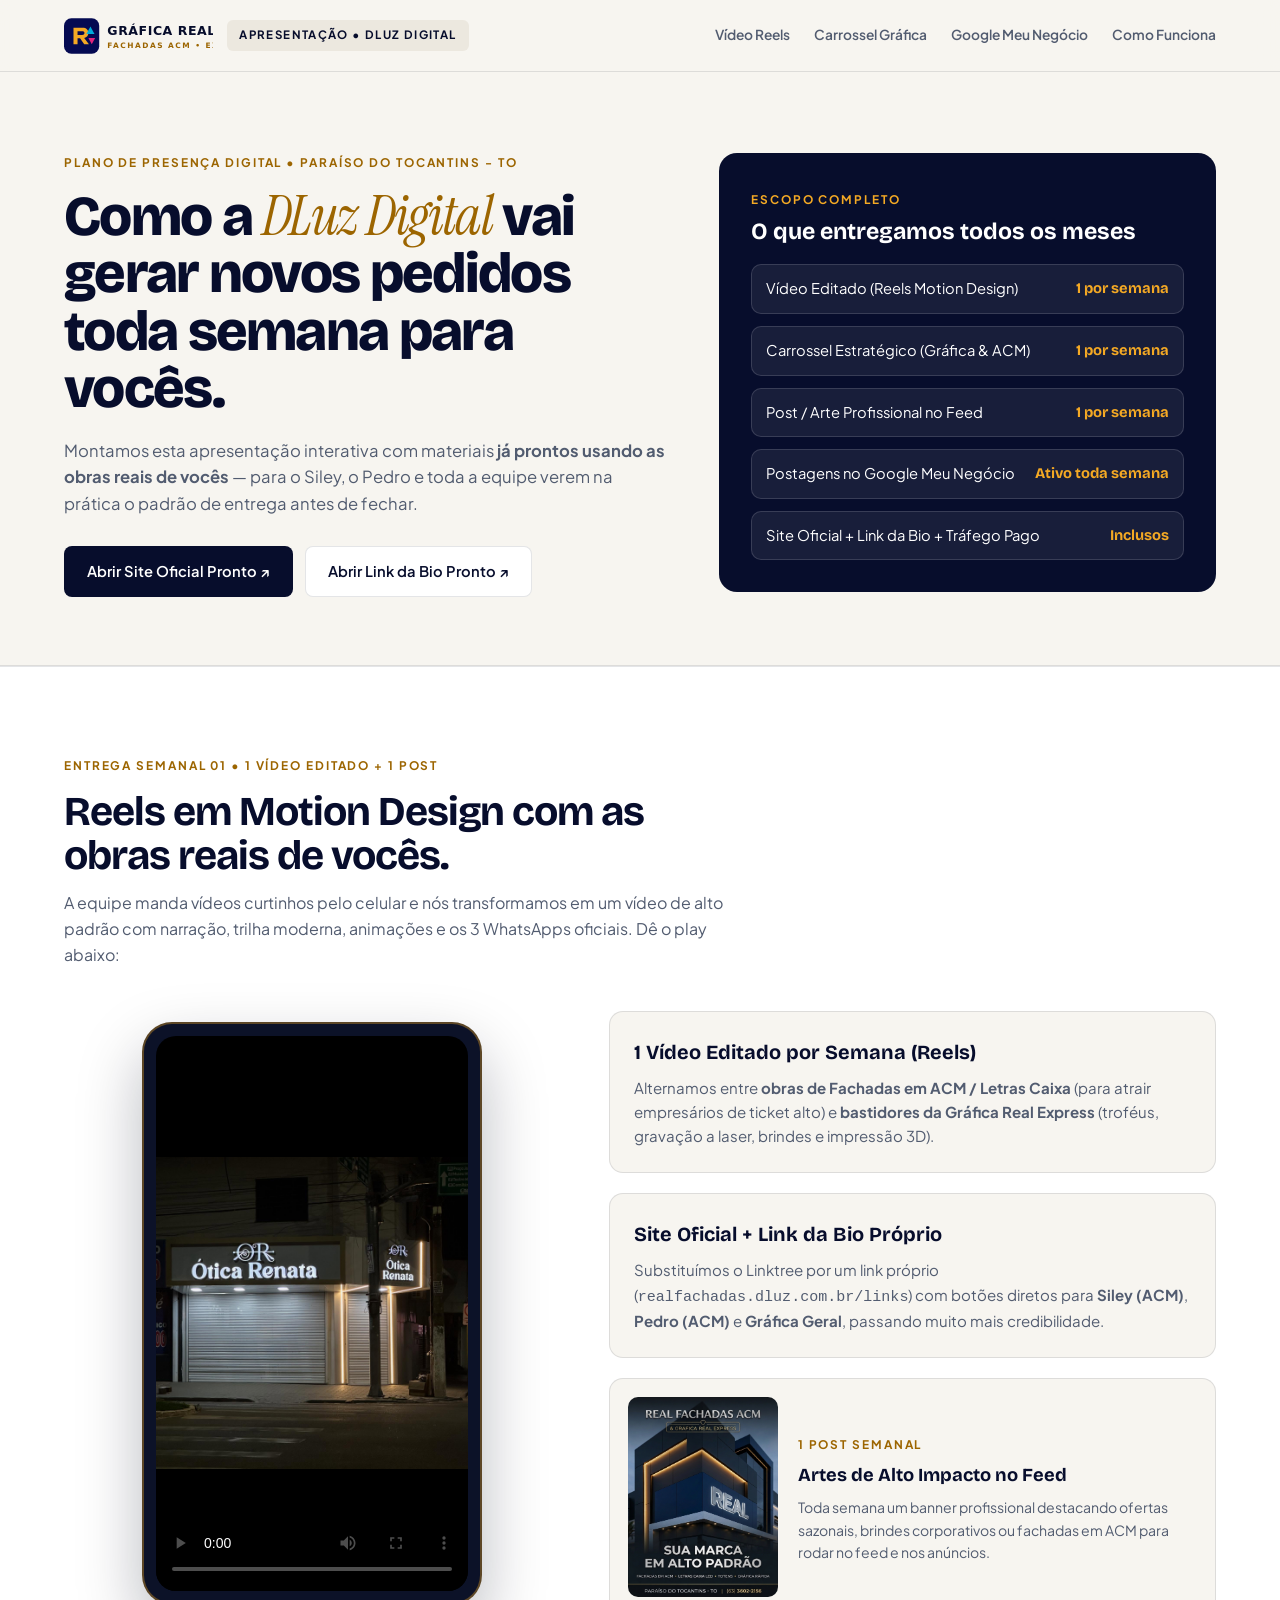
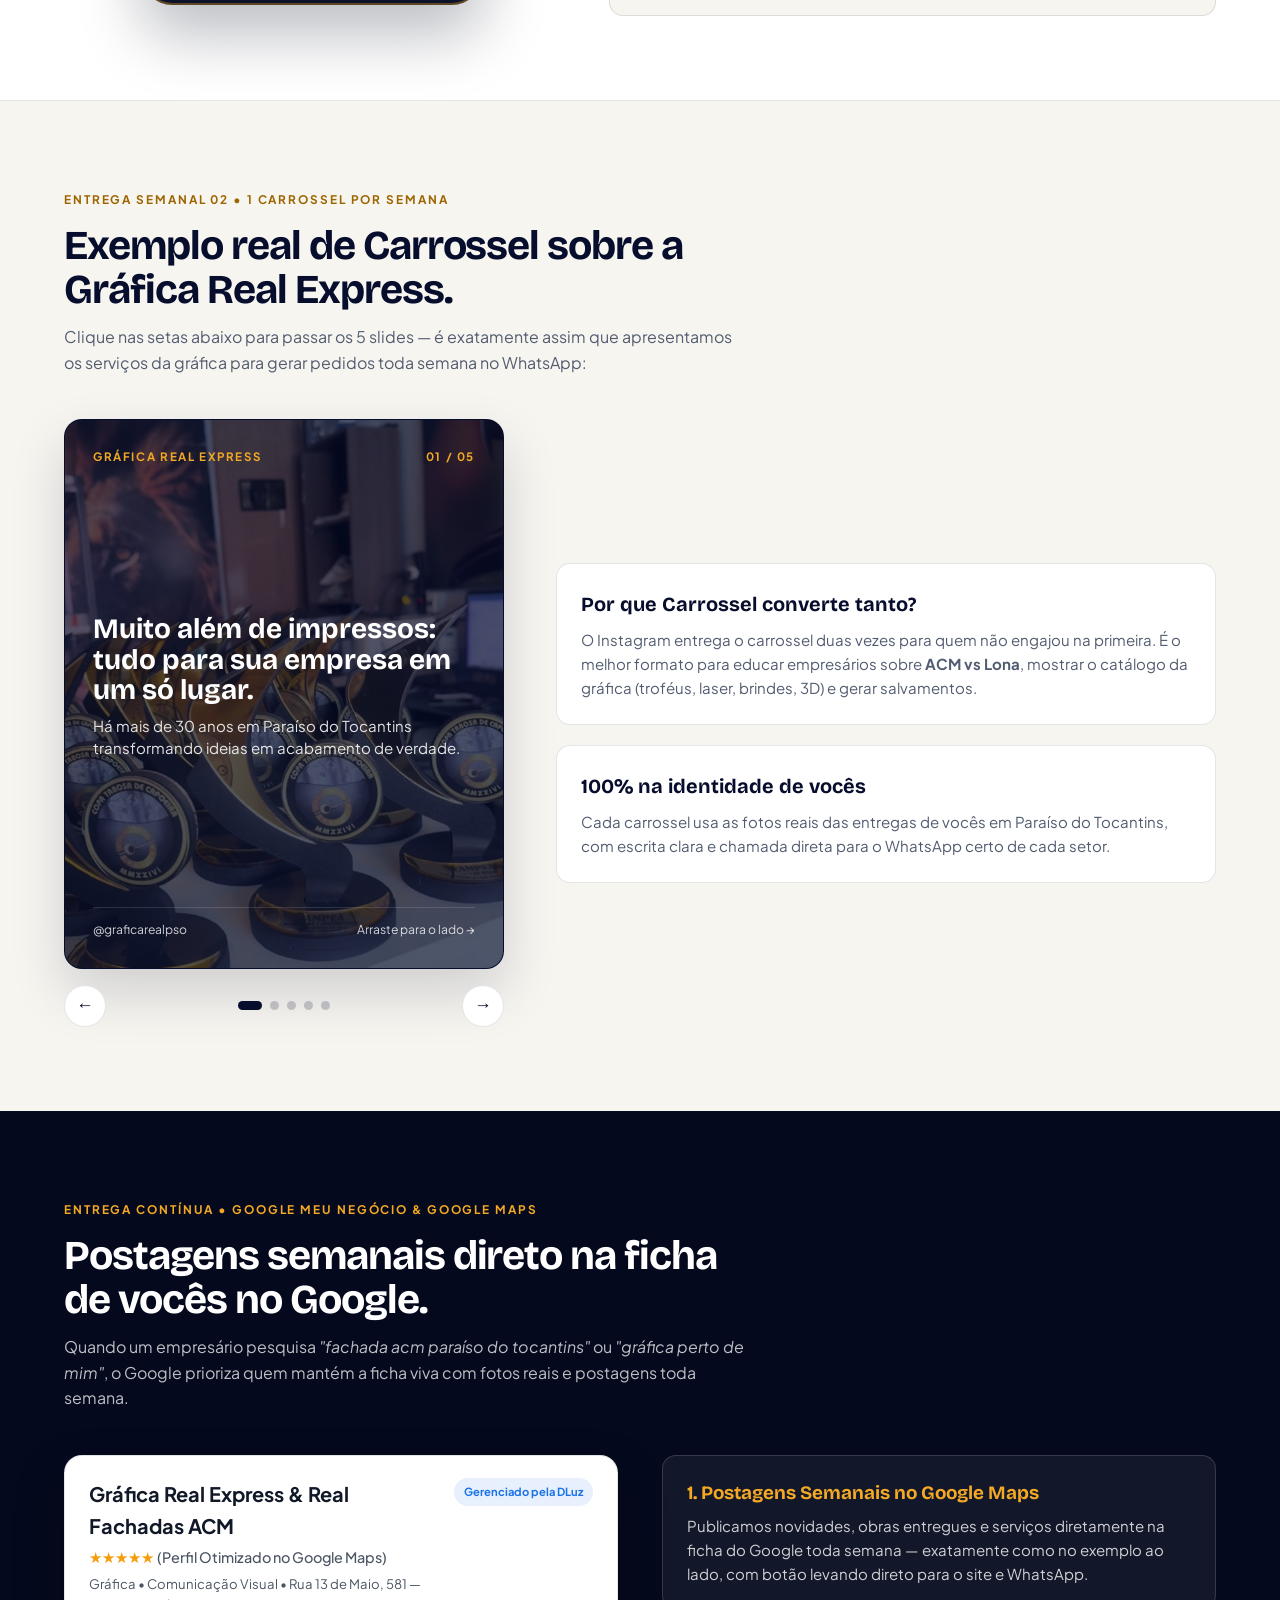
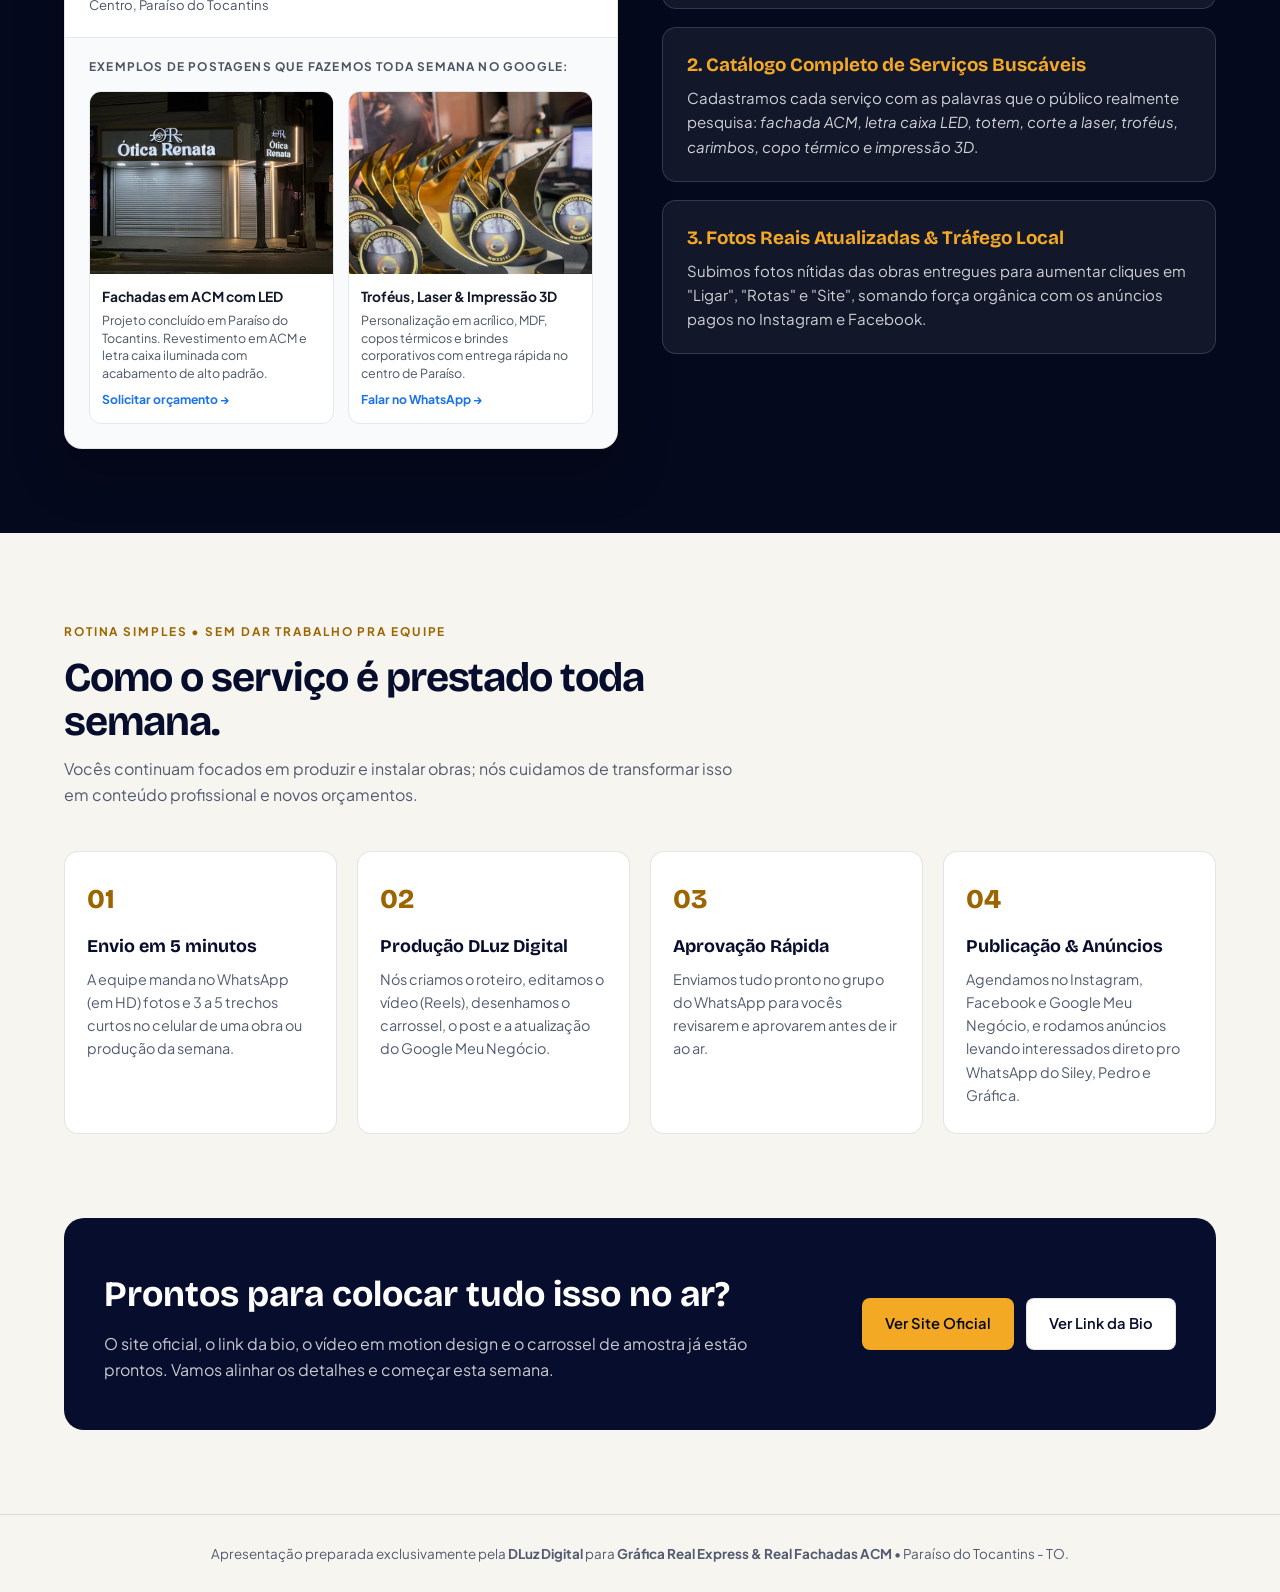
==== apresentacao/index.html @ fda90621 "feat: pagina de apresentacao de servicos (/apresentacao/) com Reels, Carrossel Grafica e Google Meu " ====
<!DOCTYPE html>
<html lang="pt-BR">
<head>
  <meta charset="UTF-8">
  <meta name="viewport" content="width=device-width, initial-scale=1.0">
  <title>Apresentação de Serviços — DLuz Digital para Gráfica Real Express &amp; Real Fachadas ACM</title>
  <meta name="robots" content="noindex, nofollow">
  <link rel="preconnect" href="https://fonts.googleapis.com">
  <link rel="preconnect" href="https://fonts.gstatic.com" crossorigin>
  <link href="https://fonts.googleapis.com/css2?family=Bricolage+Grotesque:wght@600;700;800&family=Instrument+Serif:ital@0;1&family=Plus+Jakarta+Sans:wght@400;500;600;700&display=swap" rel="stylesheet">
  <style>
    :root {
      --paper: #f7f5f0;
      --white: #ffffff;
      --navy: #070d2c;
      --navy-deep: #05091d;
      --ink: #0c1228;
      --muted: #525c70;
      --gold: #f4a924;
      --gold-ink: #9c6500;
      --line: rgba(12, 18, 40, 0.11);
      --line-dark: rgba(255, 255, 255, 0.14);
      --green-g: #16a34a;
      --blue-g: #1a73e8;
      --font-display: 'Bricolage Grotesque', system-ui, sans-serif;
      --font-serif: 'Instrument Serif', Georgia, serif;
      --font-body: 'Plus Jakarta Sans', system-ui, sans-serif;
    }

    *, *::before, *::after { box-sizing: border-box; margin: 0; padding: 0; }
    html { scroll-behavior: smooth; background: var(--paper); color: var(--ink); font-family: var(--font-body); -webkit-font-smoothing: antialiased; }
    body { overflow-x: clip; line-height: 1.6; }
    img { max-width: 100%; display: block; }
    a { color: inherit; text-decoration: none; }

    .wrap { width: min(1240px, 90%); margin-inline: auto; }

    /* Topbar */
    .topbar {
      position: sticky;
      top: 0;
      z-index: 80;
      background: rgba(247, 245, 240, 0.94);
      backdrop-filter: blur(14px);
      border-bottom: 1px solid var(--line);
      height: 72px;
      display: flex;
      align-items: center;
    }
    .topbar-inner {
      display: flex;
      align-items: center;
      justify-content: space-between;
      gap: 20px;
    }
    .brand-bar {
      display: flex;
      align-items: center;
      gap: 14px;
    }
    .brand-bar img { height: 38px; width: auto; }
    .agency-pill {
      font-size: 0.72rem;
      font-weight: 700;
      letter-spacing: 0.12em;
      text-transform: uppercase;
      color: var(--navy);
      background: #ece8df;
      padding: 6px 12px;
      border-radius: 6px;
    }
    .nav {
      display: flex;
      gap: 24px;
      font-size: 0.86rem;
      font-weight: 600;
      color: var(--muted);
    }
    .nav a:hover { color: var(--navy); }

    .eyebrow {
      display: inline-block;
      font-size: 0.74rem;
      font-weight: 700;
      letter-spacing: 0.16em;
      text-transform: uppercase;
      color: var(--gold-ink);
      margin-bottom: 14px;
    }

    .btn {
      display: inline-flex;
      align-items: center;
      justify-content: center;
      gap: 8px;
      padding: 13px 22px;
      border-radius: 8px;
      font-weight: 600;
      font-size: 0.92rem;
      cursor: pointer;
      border: 1px solid transparent;
      transition: transform 0.2s ease, background 0.2s ease, border-color 0.2s ease;
    }
    .btn-navy { background: var(--navy); color: var(--white); }
    .btn-navy:hover { background: #101b52; transform: translateY(-2px); }
    .btn-outline { background: var(--white); border-color: var(--line); color: var(--navy); }
    .btn-outline:hover { border-color: var(--navy); transform: translateY(-2px); }
    .btn-gold { background: var(--gold); color: var(--navy-deep); }
    .btn-gold:hover { background: #ffbc42; transform: translateY(-2px); }

    /* Hero Apresentação */
    .hero {
      padding: 76px 0 68px;
      border-bottom: 1px solid var(--line);
    }
    .hero-grid {
      display: grid;
      grid-template-columns: 1.1fr 0.9fr;
      gap: 48px;
      align-items: center;
    }
    .hero h1 {
      font-family: var(--font-display);
      font-size: clamp(2.3rem, 4.4vw, 3.9rem);
      font-weight: 800;
      line-height: 1.02;
      letter-spacing: -0.03em;
      color: var(--navy);
      margin-bottom: 20px;
    }
    .hero h1 em {
      font-family: var(--font-serif);
      font-style: italic;
      font-weight: 400;
      color: var(--gold-ink);
    }
    .hero p {
      font-size: 1.04rem;
      color: var(--muted);
      max-width: 54ch;
      margin-bottom: 28px;
    }
    .hero-actions { display: flex; flex-wrap: wrap; gap: 12px; }

    .cadence-card {
      background: var(--navy);
      color: var(--white);
      border-radius: 18px;
      padding: 32px;
      display: grid;
      gap: 20px;
    }
    .cadence-card h2 {
      font-family: var(--font-display);
      font-size: 1.45rem;
      line-height: 1.15;
    }
    .cadence-list {
      list-style: none;
      display: grid;
      gap: 12px;
    }
    .cadence-list li {
      display: flex;
      align-items: center;
      justify-content: space-between;
      padding: 12px 14px;
      border-radius: 10px;
      background: rgba(255, 255, 255, 0.07);
      border: 1px solid var(--line-dark);
      font-size: 0.92rem;
    }
    .cadence-list strong { color: var(--gold); font-family: var(--font-display); }

    section.block { padding: 84px 0; }
    section.block.white { background: var(--white); border-top: 1px solid var(--line); border-bottom: 1px solid var(--line); }
    section.block.dark { background: var(--navy-deep); color: var(--white); }
    section.block.dark .eyebrow { color: var(--gold); }

    .sec-head { max-width: 680px; margin-bottom: 44px; }
    .sec-head h2 {
      font-family: var(--font-display);
      font-size: clamp(1.9rem, 3.2vw, 2.8rem);
      line-height: 1.08;
      letter-spacing: -0.025em;
      color: var(--navy);
      margin-bottom: 12px;
    }
    section.block.dark .sec-head h2 { color: var(--white); }
    .sec-head p { color: var(--muted); font-size: 1rem; }
    section.block.dark .sec-head p { color: rgba(255, 255, 255, 0.74); }

    /* Bloco Vídeo Reels + Banner */
    .media-showcase {
      display: grid;
      grid-template-columns: 0.9fr 1.1fr;
      gap: 48px;
      align-items: center;
    }
    .phone-frame {
      width: min(340px, 100%);
      margin-inline: auto;
      border-radius: 30px;
      padding: 12px;
      background: #0c1228;
      box-shadow: 0 28px 64px rgba(5, 9, 29, 0.28);
      border: 2px solid rgba(244, 169, 36, 0.35);
    }
    .phone-frame video {
      width: 100%;
      aspect-ratio: 9 / 16;
      border-radius: 20px;
      background: #000;
      display: block;
    }
    .feature-stack { display: grid; gap: 20px; }
    .info-box {
      background: var(--paper);
      border: 1px solid var(--line);
      border-radius: 14px;
      padding: 24px;
    }
    .info-box h3 {
      font-family: var(--font-display);
      font-size: 1.25rem;
      color: var(--navy);
      margin-bottom: 8px;
    }
    .info-box p { font-size: 0.94rem; color: var(--muted); }
    .banner-preview {
      display: grid;
      grid-template-columns: 150px 1fr;
      gap: 20px;
      align-items: center;
      background: var(--paper);
      border: 1px solid var(--line);
      border-radius: 14px;
      padding: 18px;
    }
    .banner-preview img {
      border-radius: 10px;
      width: 100%;
      aspect-ratio: 3 / 4;
      object-fit: cover;
    }

    /* Bloco Carrossel Interativo sobre Gráfica */
    .carousel-layout {
      display: grid;
      grid-template-columns: 440px 1fr;
      gap: 52px;
      align-items: center;
    }
    .carousel-shell {
      position: relative;
      width: 100%;
      max-width: 440px;
      margin-inline: auto;
    }
    .carousel-viewport {
      overflow: hidden;
      border-radius: 18px;
      border: 1px solid var(--line);
      box-shadow: 0 24px 54px rgba(7, 13, 44, 0.16);
      background: var(--navy);
    }
    .carousel-track {
      display: flex;
      transition: transform 0.42s cubic-bezier(0.22, 1, 0.36, 1);
    }
    .c-slide {
      min-width: 100%;
      aspect-ratio: 4 / 5;
      position: relative;
      display: flex;
      flex-direction: column;
      justify-content: space-between;
      padding: 28px;
      color: var(--white);
      background: var(--navy);
      overflow: hidden;
    }
    .c-slide.light {
      background: var(--paper);
      color: var(--navy);
    }
    .c-slide-bg {
      position: absolute;
      inset: 0;
      width: 100%;
      height: 100%;
      object-fit: cover;
      opacity: 0.32;
      z-index: 0;
    }
    .c-slide-photo {
      position: relative;
      z-index: 2;
      width: 100%;
      height: 230px;
      border-radius: 12px;
      object-fit: cover;
      border: 1px solid rgba(255, 255, 255, 0.18);
    }
    .c-slide.light .c-slide-photo { border-color: var(--line); }
    .c-slide-top, .c-slide-body, .c-slide-foot { position: relative; z-index: 2; }
    .c-slide-top {
      display: flex;
      justify-content: space-between;
      align-items: center;
      font-size: 0.72rem;
      font-weight: 700;
      letter-spacing: 0.14em;
      text-transform: uppercase;
      color: var(--gold);
    }
    .c-slide.light .c-slide-top { color: var(--gold-ink); }
    .c-slide-body h3 {
      font-family: var(--font-display);
      font-size: 1.75rem;
      line-height: 1.08;
      margin-bottom: 10px;
    }
    .c-slide-body p {
      font-size: 0.94rem;
      opacity: 0.88;
      line-height: 1.48;
    }
    .c-slide-foot {
      display: flex;
      justify-content: space-between;
      align-items: center;
      padding-top: 12px;
      border-top: 1px solid rgba(255, 255, 255, 0.16);
      font-size: 0.76rem;
      opacity: 0.8;
    }
    .c-slide.light .c-slide-foot { border-top-color: var(--line); }

    .carousel-controls {
      display: flex;
      align-items: center;
      justify-content: space-between;
      margin-top: 16px;
    }
    .c-btn {
      width: 42px;
      height: 42px;
      border-radius: 50%;
      border: 1px solid var(--line);
      background: var(--white);
      color: var(--navy);
      font-size: 1.1rem;
      font-weight: 700;
      cursor: pointer;
    }
    .c-btn:hover { background: var(--navy); color: var(--white); }
    .c-dots { display: flex; gap: 8px; }
    .c-dot {
      width: 9px;
      height: 9px;
      border-radius: 50%;
      background: rgba(7, 13, 44, 0.2);
      border: 0;
      cursor: pointer;
    }
    .c-dot.active { background: var(--navy); width: 24px; border-radius: 99px; }

    /* Bloco Google Meu Negócio */
    .gmb-grid {
      display: grid;
      grid-template-columns: 1fr 1fr;
      gap: 44px;
      align-items: start;
    }
    .gmb-mockup {
      background: var(--white);
      color: var(--ink);
      border-radius: 18px;
      overflow: hidden;
      border: 1px solid var(--line);
      box-shadow: 0 24px 50px rgba(0, 0, 0, 0.25);
    }
    .gmb-header {
      padding: 22px 24px;
      border-bottom: 1px solid #e5e7eb;
      display: flex;
      justify-content: space-between;
      align-items: flex-start;
      gap: 16px;
    }
    .gmb-header h3 { font-size: 1.25rem; font-weight: 700; color: #111827; margin-bottom: 4px; }
    .gmb-stars { color: #f59e0b; font-size: 0.9rem; font-weight: 700; }
    .gmb-meta { font-size: 0.82rem; color: #4b5563; margin-top: 4px; }
    .gmb-badge {
      font-size: 0.7rem;
      font-weight: 700;
      color: var(--blue-g);
      background: #e8f0fe;
      padding: 5px 10px;
      border-radius: 999px;
      white-space: nowrap;
    }
    .gmb-posts-wrap {
      padding: 20px 24px 24px;
      background: #f8fafc;
    }
    .gmb-posts-label {
      font-size: 0.74rem;
      font-weight: 700;
      text-transform: uppercase;
      letter-spacing: 0.1em;
      color: #4b5563;
      margin-bottom: 14px;
    }
    .gmb-posts {
      display: grid;
      grid-template-columns: 1fr 1fr;
      gap: 14px;
    }
    .gmb-post {
      background: var(--white);
      border: 1px solid #e5e7eb;
      border-radius: 12px;
      overflow: hidden;
    }
    .gmb-post img {
      width: 100%;
      aspect-ratio: 4 / 3;
      object-fit: cover;
    }
    .gmb-post-body { padding: 12px; }
    .gmb-post-body strong { display: block; font-size: 0.86rem; color: #111827; margin-bottom: 4px; }
    .gmb-post-body p { font-size: 0.78rem; color: #4b5563; line-height: 1.4; }
    .gmb-post-cta {
      display: inline-block;
      margin-top: 8px;
      font-size: 0.76rem;
      font-weight: 700;
      color: var(--blue-g);
    }

    .gmb-benefits { display: grid; gap: 18px; }
    .gmb-item {
      padding: 22px 24px;
      border-radius: 14px;
      background: rgba(255, 255, 255, 0.06);
      border: 1px solid var(--line-dark);
    }
    .gmb-item h3 {
      font-family: var(--font-display);
      font-size: 1.18rem;
      color: var(--gold);
      margin-bottom: 6px;
    }
    .gmb-item p { font-size: 0.94rem; color: rgba(255, 255, 255, 0.8); }

    /* Fluxo Semanal */
    .steps-grid {
      display: grid;
      grid-template-columns: repeat(4, minmax(0, 1fr));
      gap: 20px;
    }
    .step-box {
      background: var(--white);
      border: 1px solid var(--line);
      border-radius: 14px;
      padding: 26px 22px;
    }
    .step-num {
      font-family: var(--font-display);
      font-size: 1.7rem;
      font-weight: 800;
      color: var(--gold-ink);
      margin-bottom: 10px;
    }
    .step-box h3 { font-family: var(--font-display); font-size: 1.12rem; color: var(--navy); margin-bottom: 8px; }
    .step-box p { font-size: 0.9rem; color: var(--muted); }

    /* Fechamento */
    .cta-box {
      background: var(--navy);
      color: var(--white);
      border-radius: 20px;
      padding: 48px 40px;
      display: flex;
      align-items: center;
      justify-content: space-between;
      gap: 32px;
      flex-wrap: wrap;
    }
    .cta-box h2 {
      font-family: var(--font-display);
      font-size: clamp(1.7rem, 2.8vw, 2.4rem);
      margin-bottom: 8px;
    }
    .cta-box p { color: rgba(255, 255, 255, 0.78); max-width: 56ch; }

    footer {
      padding: 28px 0;
      text-align: center;
      font-size: 0.84rem;
      color: var(--muted);
      border-top: 1px solid var(--line);
    }

    @media (max-width: 980px) {
      .hero-grid, .media-showcase, .carousel-layout, .gmb-grid { grid-template-columns: 1fr; }
      .steps-grid { grid-template-columns: repeat(2, minmax(0, 1fr)); }
      .nav { display: none; }
    }
    @media (max-width: 600px) {
      .steps-grid, .gmb-posts, .banner-preview { grid-template-columns: 1fr; }
      .cta-box { padding: 32px 24px; }
    }
  </style>
</head>
<body>
  <header class="topbar">
    <div class="wrap topbar-inner">
      <div class="brand-bar">
        <img src="../assets/reais/logo-real-unificada.svg" alt="Gráfica Real Express e Real Fachadas ACM">
        <span class="agency-pill">Apresentação • DLuz Digital</span>
      </div>
      <nav class="nav">
        <a href="#video">Vídeo Reels</a>
        <a href="#carrossel">Carrossel Gráfica</a>
        <a href="#google">Google Meu Negócio</a>
        <a href="#como-funciona">Como Funciona</a>
      </nav>
    </div>
  </header>

  <main>
    <!-- ABERTURA -->
    <section class="hero">
      <div class="wrap hero-grid">
        <div>
          <span class="eyebrow">Plano de Presença Digital • Paraíso do Tocantins - TO</span>
          <h1>Como a <em>DLuz Digital</em> vai gerar novos pedidos toda semana para vocês.</h1>
          <p>
            Montamos esta apresentação interativa com materiais <strong>já prontos usando as obras reais de vocês</strong> — para o Siley, o Pedro e toda a equipe verem na prática o padrão de entrega antes de fechar.
          </p>
          <div class="hero-actions">
            <a class="btn btn-navy" href="../" target="_blank">Abrir Site Oficial Pronto ↗</a>
            <a class="btn btn-outline" href="../links/" target="_blank">Abrir Link da Bio Pronto ↗</a>
          </div>
        </div>

        <aside class="cadence-card">
          <div>
            <span class="eyebrow" style="color:var(--gold); margin-bottom:8px;">Escopo Completo</span>
            <h2>O que entregamos todos os meses</h2>
          </div>
          <ul class="cadence-list">
            <li><span>Vídeo Editado (Reels Motion Design)</span><strong>1 por semana</strong></li>
            <li><span>Carrossel Estratégico (Gráfica &amp; ACM)</span><strong>1 por semana</strong></li>
            <li><span>Post / Arte Profissional no Feed</span><strong>1 por semana</strong></li>
            <li><span>Postagens no Google Meu Negócio</span><strong>Ativo toda semana</strong></li>
            <li><span>Site Oficial + Link da Bio + Tráfego Pago</span><strong>Inclusos</strong></li>
          </ul>
        </aside>
      </div>
    </section>

    <!-- SERVIÇO 1: VÍDEO EDITADO + BANNER -->
    <section class="block white" id="video">
      <div class="wrap">
        <div class="sec-head">
          <span class="eyebrow">Entrega Semanal 01 • 1 Vídeo Editado + 1 Post</span>
          <h2>Reels em Motion Design com as obras reais de vocês.</h2>
          <p>A equipe manda vídeos curtinhos pelo celular e nós transformamos em um vídeo de alto padrão com narração, trilha moderna, animações e os 3 WhatsApps oficiais. Dê o play abaixo:</p>
        </div>

        <div class="media-showcase">
          <div class="phone-frame">
            <video controls playsinline preload="metadata" poster="../assets/reais/obra_otica_renata.jpg">
              <source src="../assets/reais/reels_motion_web.mp4" type="video/mp4">
              Seu navegador não suporta reprodução de vídeo.
            </video>
          </div>

          <div class="feature-stack">
            <div class="info-box">
              <h3>1 Vídeo Editado por Semana (Reels)</h3>
              <p>Alternamos entre <strong>obras de Fachadas em ACM / Letras Caixa</strong> (para atrair empresários de ticket alto) e <strong>bastidores da Gráfica Real Express</strong> (troféus, gravação a laser, brindes e impressão 3D).</p>
            </div>
            <div class="info-box">
              <h3>Site Oficial + Link da Bio Próprio</h3>
              <p>Substituímos o Linktree por um link próprio (<code>realfachadas.dluz.com.br/links</code>) com botões diretos para <strong>Siley (ACM)</strong>, <strong>Pedro (ACM)</strong> e <strong>Gráfica Geral</strong>, passando muito mais credibilidade.</p>
            </div>
            <div class="banner-preview">
              <img src="../assets/reais/banner_oficial.jpg" alt="Exemplo de Post/Banner Semanal">
              <div>
                <span class="eyebrow" style="margin-bottom:6px;">1 Post Semanal</span>
                <h3 style="font-family:var(--font-display); color:var(--navy); font-size:1.15rem; margin-bottom:6px;">Artes de Alto Impacto no Feed</h3>
                <p style="font-size:0.88rem; color:var(--muted);">Toda semana um banner profissional destacando ofertas sazonais, brindes corporativos ou fachadas em ACM para rodar no feed e nos anúncios.</p>
              </div>
            </div>
          </div>
        </div>
      </div>
    </section>

    <!-- SERVIÇO 2: CARROSSEL INTERATIVO SOBRE GRÁFICA -->
    <section class="block" id="carrossel">
      <div class="wrap">
        <div class="sec-head">
          <span class="eyebrow">Entrega Semanal 02 • 1 Carrossel por Semana</span>
          <h2>Exemplo real de Carrossel sobre a Gráfica Real Express.</h2>
          <p>Clique nas setas abaixo para passar os 5 slides — é exatamente assim que apresentamos os serviços da gráfica para gerar pedidos toda semana no WhatsApp:</p>
        </div>

        <div class="carousel-layout">
          <div class="carousel-shell">
            <div class="carousel-viewport">
              <div class="carousel-track" id="c-track">
                <!-- SLIDE 1 -->
                <article class="c-slide">
                  <img class="c-slide-bg" src="../assets/reais/obra_trofeus.jpg" alt="">
                  <div class="c-slide-top"><span>Gráfica Real Express</span><span>01 / 05</span></div>
                  <div class="c-slide-body">
                    <h3>Muito além de impressos: tudo para sua empresa em um só lugar.</h3>
                    <p>Há mais de 30 anos em Paraíso do Tocantins transformando ideias em acabamento de verdade.</p>
                  </div>
                  <div class="c-slide-foot"><span>@graficarealpso</span><span>Arraste para o lado →</span></div>
                </article>

                <!-- SLIDE 2 -->
                <article class="c-slide light">
                  <div class="c-slide-top"><span>Corte &amp; Gravação a Laser</span><span>02 / 05</span></div>
                  <img class="c-slide-photo" src="../assets/reais/obra_trofeus.jpg" alt="Troféus em acrílico e dourado">
                  <div class="c-slide-body">
                    <h3>Troféus, Acrílico &amp; MDF sob medida</h3>
                    <p>Peças exclusivas para eventos, premiações, placas de homenagem e sinalização interna com corte preciso.</p>
                  </div>
                  <div class="c-slide-foot"><span>Produção própria</span><span>Rua 13 de Maio, 581</span></div>
                </article>

                <!-- SLIDE 3 -->
                <article class="c-slide">
                  <div class="c-slide-top"><span>Letreiros &amp; Identidade Interna</span><span>03 / 05</span></div>
                  <img class="c-slide-photo" src="../assets/reais/obra_osieliane.jpg" alt="Letreiro dourado Osieliane Fotografia">
                  <div class="c-slide-body">
                    <h3>Acrílico Espelhado que valoriza sua recepção</h3>
                    <p>Sua logomarca em alto relevo dourado ou prata para consultórios, escritórios, estúdios e lojas.</p>
                  </div>
                  <div class="c-slide-foot"><span>@graficarealpso • @real_fachadasacm</span><span>03 / 05</span></div>
                </article>

                <!-- SLIDE 4 -->
                <article class="c-slide light">
                  <div class="c-slide-top"><span>Brindes &amp; Tecnologia 3D</span><span>04 / 05</span></div>
                  <img class="c-slide-photo" src="../assets/reais/obra_totem_box63.jpg" alt="Comunicação visual e brindes">
                  <div class="c-slide-body">
                    <h3>Copos Térmicos, Brindes &amp; Impressão 3D</h3>
                    <p>Personalização a laser em copos, garrafas, facas, chaveiros, carimbos, adesivos e projetos em impressão 3D.</p>
                  </div>
                  <div class="c-slide-foot"><span>Atendimento rápido</span><span>04 / 05</span></div>
                </article>

                <!-- SLIDE 5 -->
                <article class="c-slide">
                  <div class="c-slide-top"><span>Peça seu Orçamento</span><span>05 / 05</span></div>
                  <div class="c-slide-body">
                    <h3>Fale direto com a nossa equipe no WhatsApp.</h3>
                    <p>
                      <strong>Gráfica Real (Geral):</strong> (63) 3602-2156<br>
                      <strong>Siley (Fachadas ACM):</strong> (63) 98449-8130<br>
                      <strong>Pedro (Fachadas ACM):</strong> (63) 99231-2628<br><br>
                      📍 Rua 13 de Maio, nº 581 — Centro, Paraíso do Tocantins - TO
                    </p>
                  </div>
                  <div class="c-slide-foot"><span>Salve este post</span><span>@graficarealpso</span></div>
                </article>
              </div>
            </div>

            <div class="carousel-controls">
              <button class="c-btn" id="c-prev" aria-label="Slide anterior">←</button>
              <div class="c-dots" id="c-dots"></div>
              <button class="c-btn" id="c-next" aria-label="Próximo slide">→</button>
            </div>
          </div>

          <div class="feature-stack">
            <div class="info-box" style="background:var(--white)">
              <h3>Por que Carrossel converte tanto?</h3>
              <p>O Instagram entrega o carrossel duas vezes para quem não engajou na primeira. É o melhor formato para educar empresários sobre <strong>ACM vs Lona</strong>, mostrar o catálogo da gráfica (troféus, laser, brindes, 3D) e gerar salvamentos.</p>
            </div>
            <div class="info-box" style="background:var(--white)">
              <h3>100% na identidade de vocês</h3>
              <p>Cada carrossel usa as fotos reais das entregas de vocês em Paraíso do Tocantins, com escrita clara e chamada direta para o WhatsApp certo de cada setor.</p>
            </div>
          </div>
        </div>
      </div>
    </section>

    <!-- SERVIÇO 3: GOOGLE MEU NEGÓCIO COM POSTAGENS SEMANAIS -->
    <section class="block dark" id="google">
      <div class="wrap">
        <div class="sec-head">
          <span class="eyebrow">Entrega Contínua • Google Meu Negócio &amp; Google Maps</span>
          <h2>Postagens semanais direto na ficha de vocês no Google.</h2>
          <p>Quando um empresário pesquisa <em>"fachada acm paraíso do tocantins"</em> ou <em>"gráfica perto de mim"</em>, o Google prioriza quem mantém a ficha viva com fotos reais e postagens toda semana.</p>
        </div>

        <div class="gmb-grid">
          <div class="gmb-mockup">
            <div class="gmb-header">
              <div>
                <h3>Gráfica Real Express &amp; Real Fachadas ACM</h3>
                <div class="gmb-stars">★★★★★ <span style="color:#4b5563; font-weight:500;">(Perfil Otimizado no Google Maps)</span></div>
                <div class="gmb-meta">Gráfica • Comunicação Visual • Rua 13 de Maio, 581 — Centro, Paraíso do Tocantins</div>
              </div>
              <span class="gmb-badge">Gerenciado pela DLuz</span>
            </div>

            <div class="gmb-posts-wrap">
              <div class="gmb-posts-label">Exemplos de Postagens que fazemos toda semana no Google:</div>
              <div class="gmb-posts">
                <article class="gmb-post">
                  <img src="../assets/reais/obra_otica_renata.jpg" alt="Post Google Meu Negócio Fachada ACM">
                  <div class="gmb-post-body">
                    <strong>Fachadas em ACM com LED</strong>
                    <p>Projeto concluído em Paraíso do Tocantins. Revestimento em ACM e letra caixa iluminada com acabamento de alto padrão.</p>
                    <span class="gmb-post-cta">Solicitar orçamento →</span>
                  </div>
                </article>

                <article class="gmb-post">
                  <img src="../assets/reais/obra_trofeus.jpg" alt="Post Google Meu Negócio Gráfica Real">
                  <div class="gmb-post-body">
                    <strong>Troféus, Laser &amp; Impressão 3D</strong>
                    <p>Personalização em acrílico, MDF, copos térmicos e brindes corporativos com entrega rápida no centro de Paraíso.</p>
                    <span class="gmb-post-cta">Falar no WhatsApp →</span>
                  </div>
                </article>
              </div>
            </div>
          </div>

          <div class="gmb-benefits">
            <div class="gmb-item">
              <h3>1. Postagens Semanais no Google Maps</h3>
              <p>Publicamos novidades, obras entregues e serviços diretamente na ficha do Google toda semana — exatamente como no exemplo ao lado, com botão levando direto para o site e WhatsApp.</p>
            </div>
            <div class="gmb-item">
              <h3>2. Catálogo Completo de Serviços Buscáveis</h3>
              <p>Cadastramos cada serviço com as palavras que o público realmente pesquisa: <em>fachada ACM, letra caixa LED, totem, corte a laser, troféus, carimbos, copo térmico e impressão 3D</em>.</p>
            </div>
            <div class="gmb-item">
              <h3>3. Fotos Reais Atualizadas &amp; Tráfego Local</h3>
              <p>Subimos fotos nítidas das obras entregues para aumentar cliques em "Ligar", "Rotas" e "Site", somando força orgânica com os anúncios pagos no Instagram e Facebook.</p>
            </div>
          </div>
        </div>
      </div>
    </section>

    <!-- COMO FUNCIONA NA PRÁTICA -->
    <section class="block" id="como-funciona">
      <div class="wrap">
        <div class="sec-head">
          <span class="eyebrow">Rotina Simples • Sem Dar Trabalho pra Equipe</span>
          <h2>Como o serviço é prestado toda semana.</h2>
          <p>Vocês continuam focados em produzir e instalar obras; nós cuidamos de transformar isso em conteúdo profissional e novos orçamentos.</p>
        </div>

        <div class="steps-grid">
          <div class="step-box">
            <div class="step-num">01</div>
            <h3>Envio em 5 minutos</h3>
            <p>A equipe manda no WhatsApp (em HD) fotos e 3 a 5 trechos curtos no celular de uma obra ou produção da semana.</p>
          </div>
          <div class="step-box">
            <div class="step-num">02</div>
            <h3>Produção DLuz Digital</h3>
            <p>Nós criamos o roteiro, editamos o vídeo (Reels), desenhamos o carrossel, o post e a atualização do Google Meu Negócio.</p>
          </div>
          <div class="step-box">
            <div class="step-num">03</div>
            <h3>Aprovação Rápida</h3>
            <p>Enviamos tudo pronto no grupo do WhatsApp para vocês revisarem e aprovarem antes de ir ao ar.</p>
          </div>
          <div class="step-box">
            <div class="step-num">04</div>
            <h3>Publicação &amp; Anúncios</h3>
            <p>Agendamos no Instagram, Facebook e Google Meu Negócio, e rodamos anúncios levando interessados direto pro WhatsApp do Siley, Pedro e Gráfica.</p>
          </div>
        </div>
      </div>
    </section>

    <!-- FECHAMENTO -->
    <section class="block" style="padding-top:0;">
      <div class="wrap">
        <div class="cta-box">
          <div>
            <h2>Prontos para colocar tudo isso no ar?</h2>
            <p>O site oficial, o link da bio, o vídeo em motion design e o carrossel de amostra já estão prontos. Vamos alinhar os detalhes e começar esta semana.</p>
          </div>
          <div style="display:flex; gap:12px; flex-wrap:wrap;">
            <a class="btn btn-gold" href="../" target="_blank">Ver Site Oficial</a>
            <a class="btn btn-outline" href="../links/" target="_blank">Ver Link da Bio</a>
          </div>
        </div>
      </div>
    </section>
  </main>

  <footer>
    Apresentação preparada exclusivamente pela <strong>DLuz Digital</strong> para <strong>Gráfica Real Express &amp; Real Fachadas ACM</strong> • Paraíso do Tocantins - TO.
  </footer>

  <script>
    const track = document.getElementById('c-track');
    const dotsWrap = document.getElementById('c-dots');
    const slides = track.children.length;
    let idx = 0;

    for (let i = 0; i < slides; i++) {
      const d = document.createElement('button');
      d.className = 'c-dot' + (i === 0 ? ' active' : '');
      d.setAttribute('aria-label', `Slide ${i + 1}`);
      d.addEventListener('click', () => go(i));
      dotsWrap.appendChild(d);
    }

    function go(n) {
      idx = (n + slides) % slides;
      track.style.transform = `translateX(-${idx * 100}%)`;
      Array.from(dotsWrap.children).forEach((d, i) => d.classList.toggle('active', i === idx));
    }

    document.getElementById('c-prev').addEventListener('click', () => go(idx - 1));
    document.getElementById('c-next').addEventListener('click', () => go(idx + 1));

    // Swipe touch no celular
    let sx = 0;
    track.addEventListener('touchstart', (e) => { sx = e.touches[0].clientX; }, { passive: true });
    track.addEventListener('touchend', (e) => {
      const dx = e.changedTouches[0].clientX - sx;
      if (Math.abs(dx) > 40) go(dx < 0 ? idx + 1 : idx - 1);
    });
  </script>
</body>
</html>
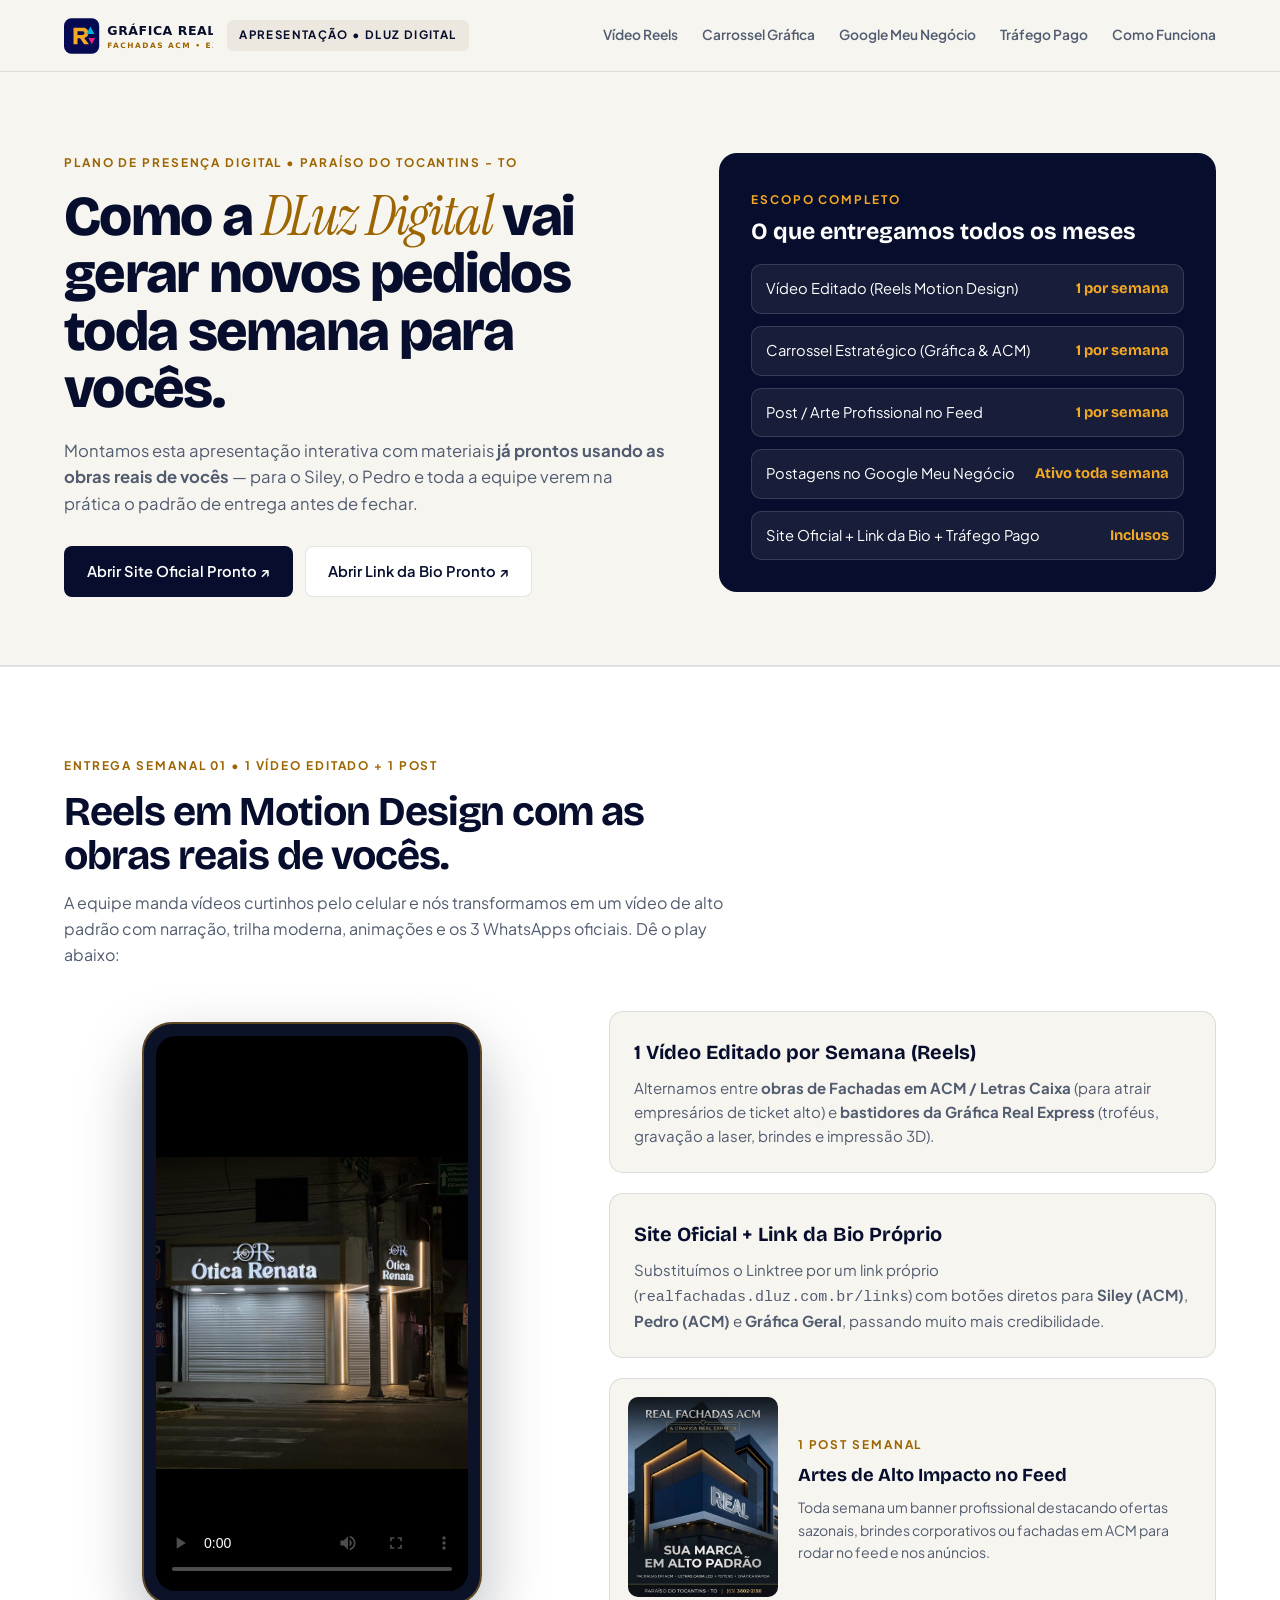
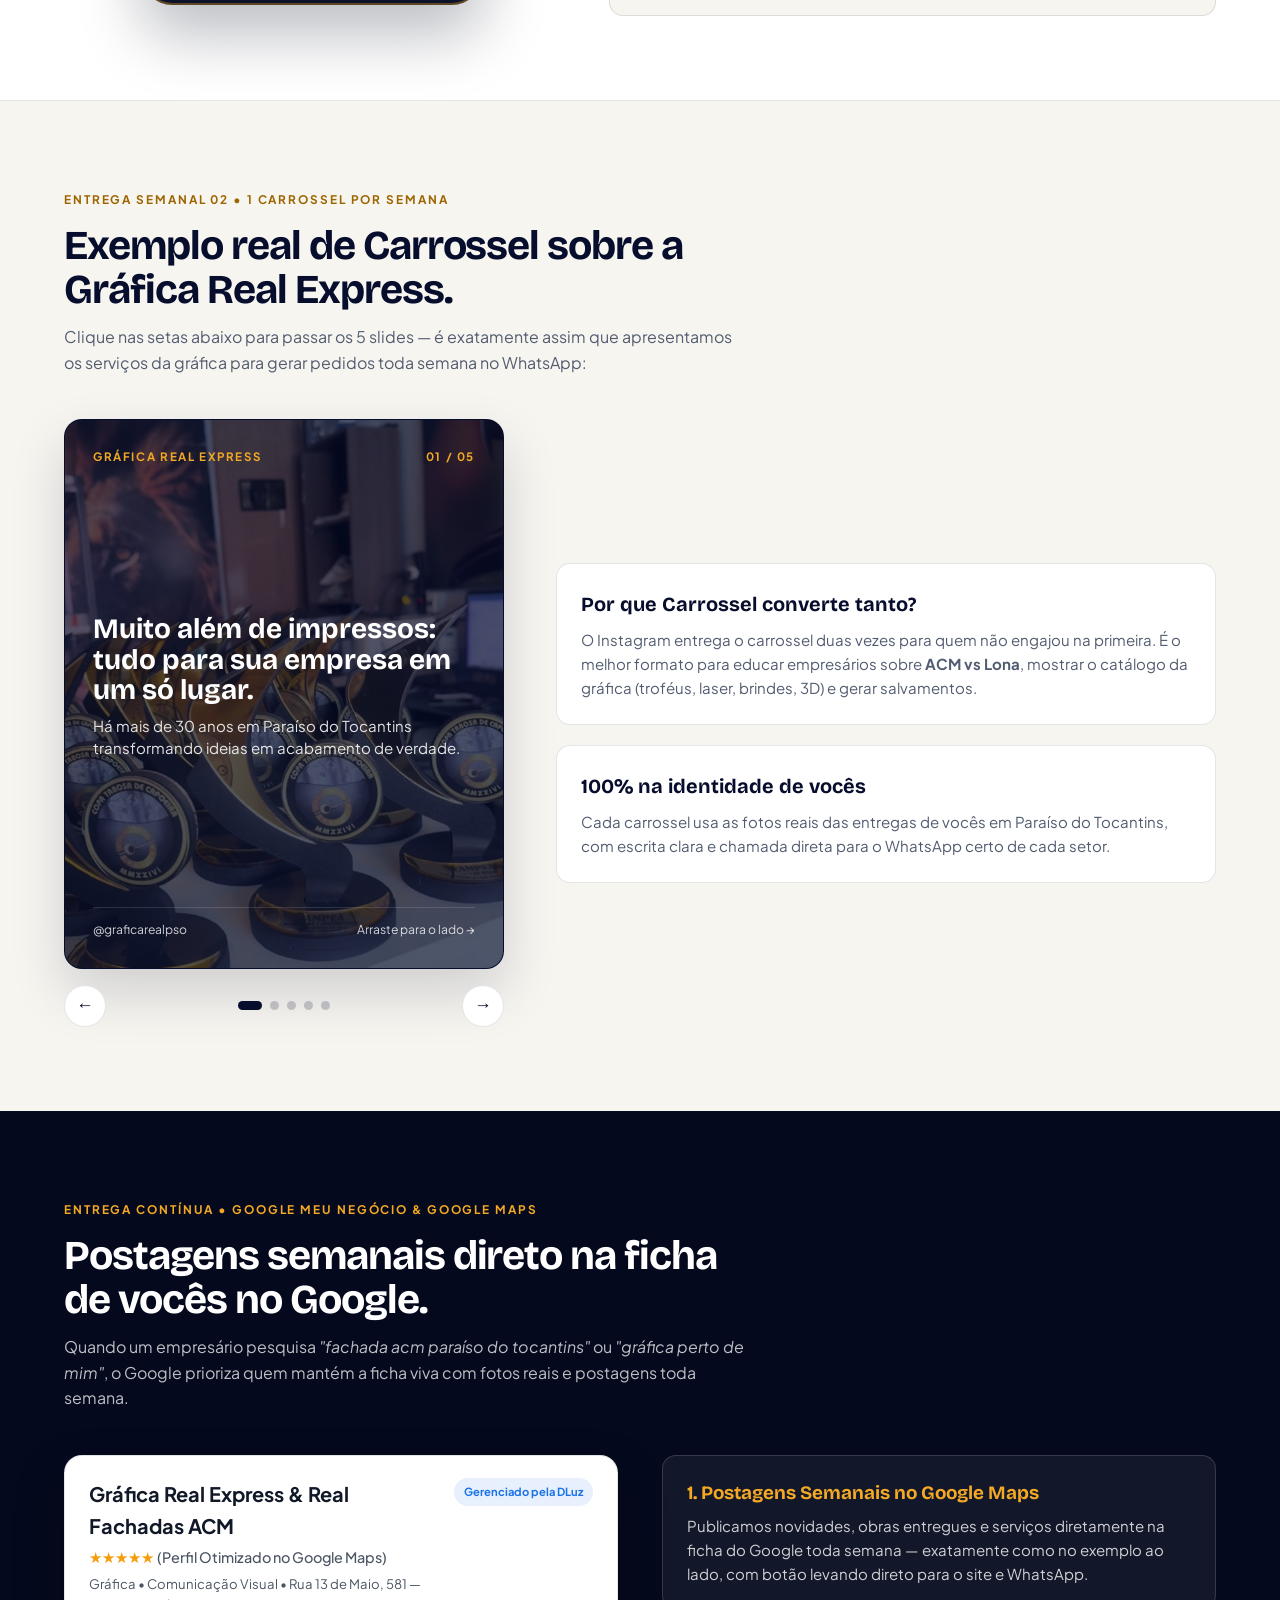
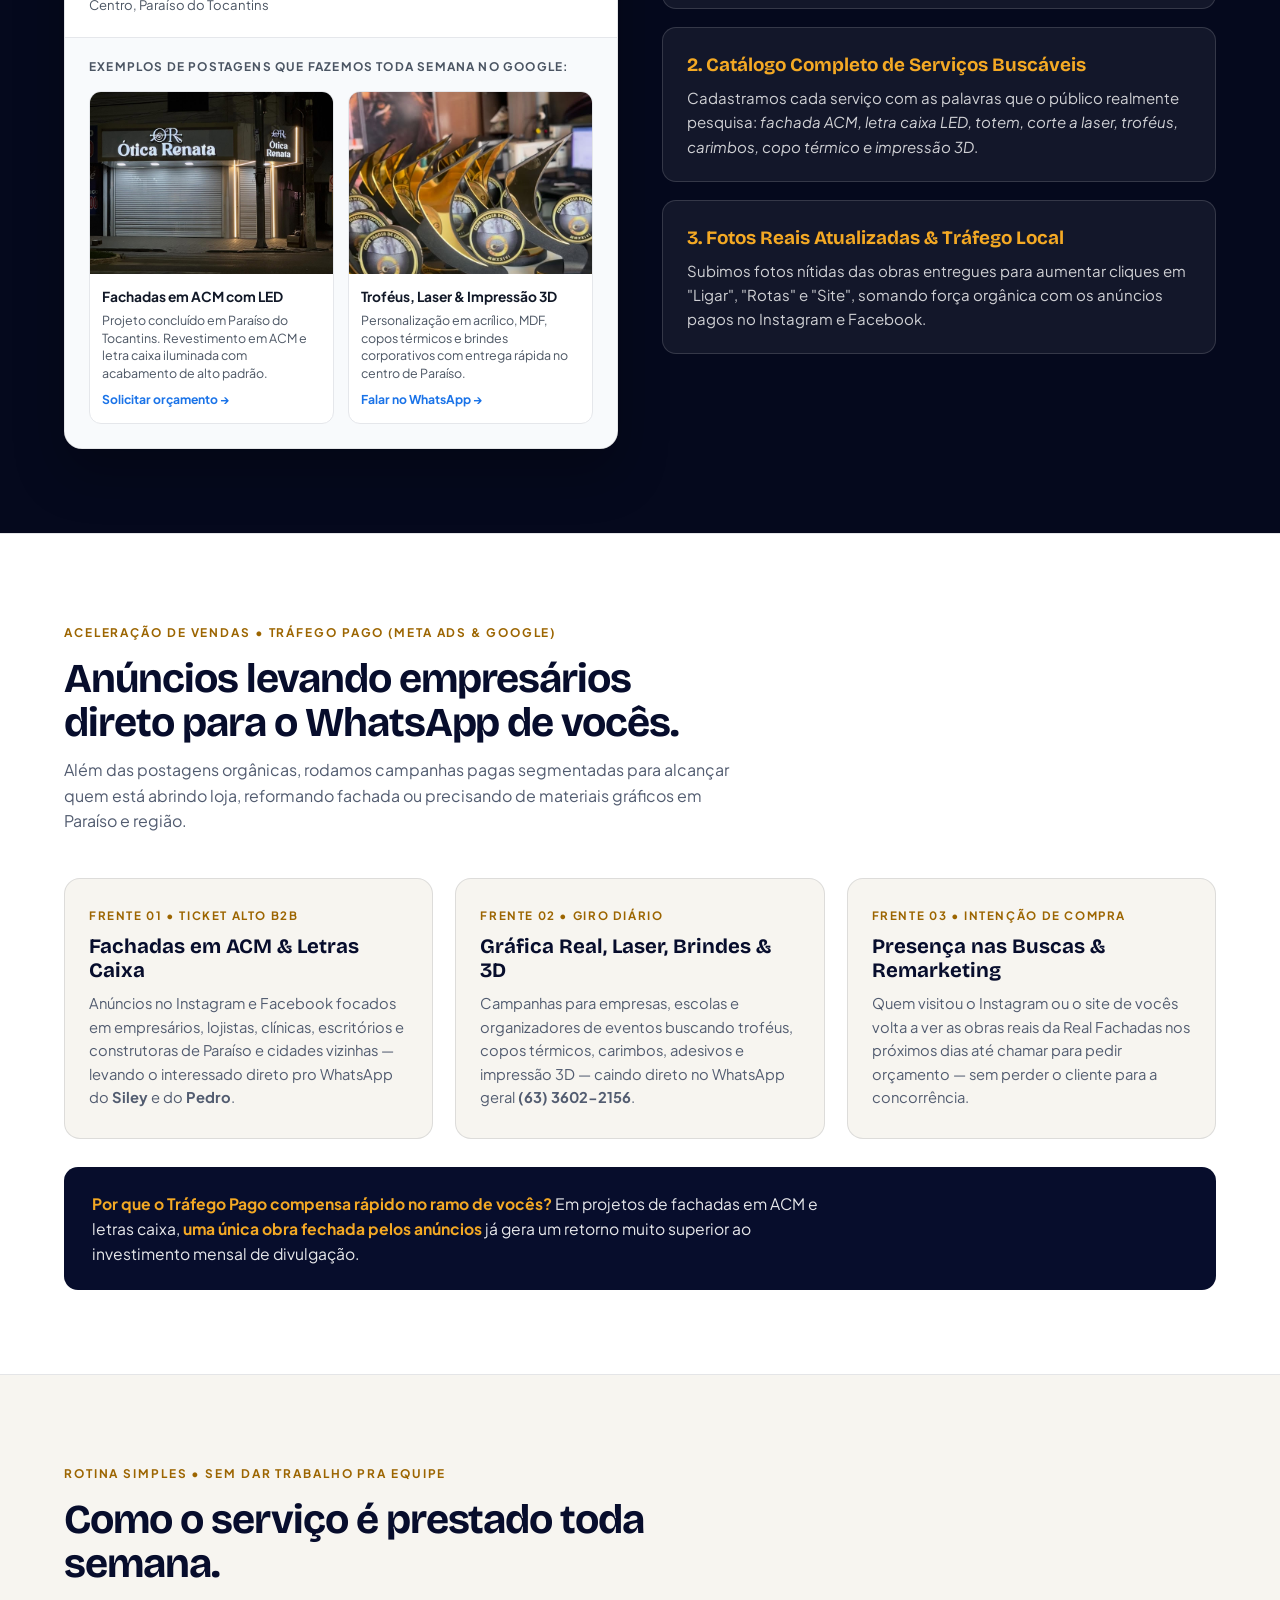
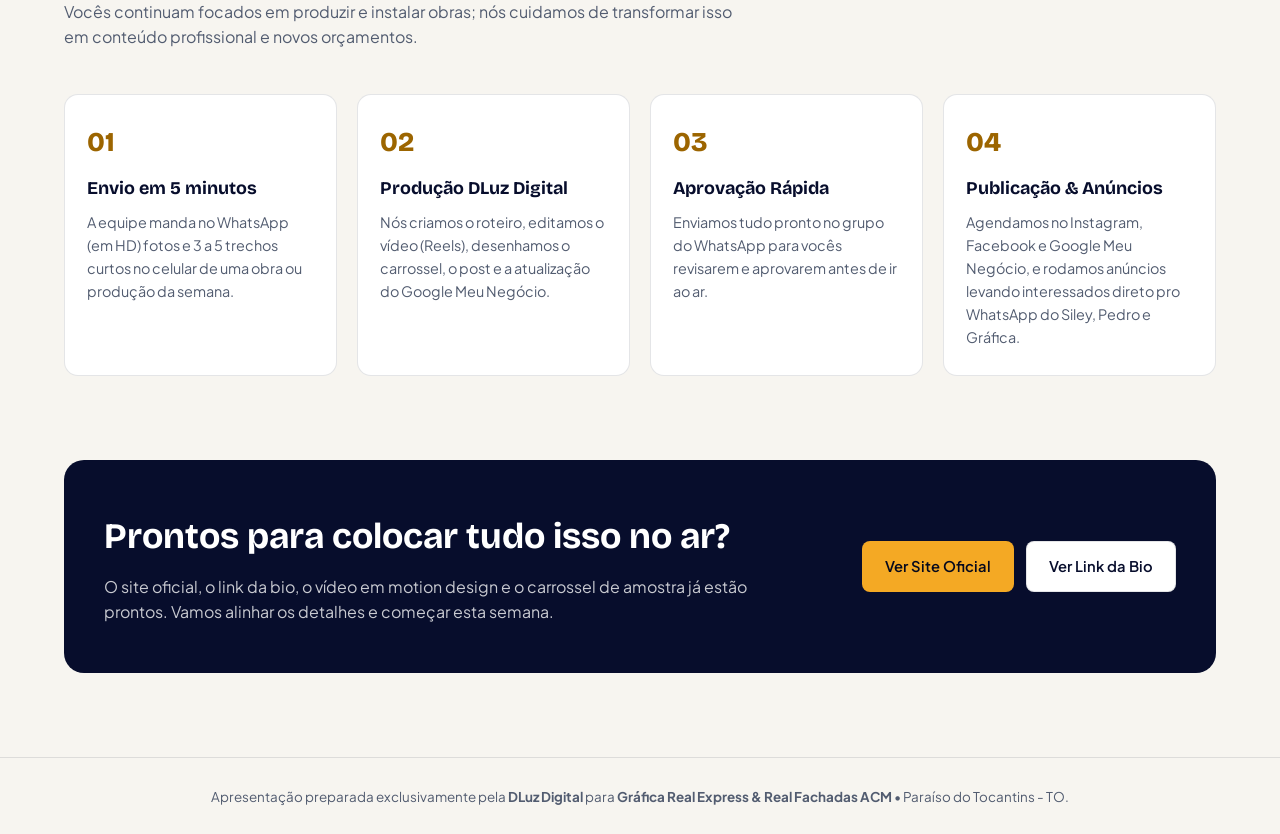
==== commit f19427a4: "feat: adiciona secao dedicada de Trafego Pago na pagina /apresentacao/" ====
--- a/apresentacao/index.html
+++ b/apresentacao/index.html
@@ -455,6 +455,53 @@
     }
     .gmb-item p { font-size: 0.94rem; color: rgba(255, 255, 255, 0.8); }
 
+    /* Tráfego Pago */
+    .ads-grid {
+      display: grid;
+      grid-template-columns: repeat(3, minmax(0, 1fr));
+      gap: 22px;
+      margin-bottom: 28px;
+    }
+    .ads-card {
+      background: var(--paper);
+      border: 1px solid var(--line);
+      border-radius: 16px;
+      padding: 28px 24px;
+      display: flex;
+      flex-direction: column;
+      gap: 10px;
+    }
+    .ads-tag {
+      font-size: 0.72rem;
+      font-weight: 700;
+      letter-spacing: 0.14em;
+      text-transform: uppercase;
+      color: var(--gold-ink);
+    }
+    .ads-card h3 {
+      font-family: var(--font-display);
+      font-size: 1.28rem;
+      color: var(--navy);
+      line-height: 1.15;
+    }
+    .ads-card p {
+      font-size: 0.92rem;
+      color: var(--muted);
+    }
+    .ads-highlight {
+      background: var(--navy);
+      color: var(--white);
+      border-radius: 14px;
+      padding: 24px 28px;
+      display: flex;
+      align-items: center;
+      justify-content: space-between;
+      gap: 20px;
+      flex-wrap: wrap;
+    }
+    .ads-highlight strong { color: var(--gold); }
+    .ads-highlight p { font-size: 0.98rem; color: rgba(255, 255, 255, 0.9); max-width: 68ch; }
+
     /* Fluxo Semanal */
     .steps-grid {
       display: grid;
@@ -505,7 +552,7 @@
     }
 
     @media (max-width: 980px) {
-      .hero-grid, .media-showcase, .carousel-layout, .gmb-grid { grid-template-columns: 1fr; }
+      .hero-grid, .media-showcase, .carousel-layout, .gmb-grid, .ads-grid { grid-template-columns: 1fr; }
       .steps-grid { grid-template-columns: repeat(2, minmax(0, 1fr)); }
       .nav { display: none; }
     }
@@ -526,6 +573,7 @@
         <a href="#video">Vídeo Reels</a>
         <a href="#carrossel">Carrossel Gráfica</a>
         <a href="#google">Google Meu Negócio</a>
+        <a href="#trafego">Tráfego Pago</a>
         <a href="#como-funciona">Como Funciona</a>
       </nav>
     </div>
@@ -759,6 +807,41 @@
       </div>
     </section>
 
+    <!-- SERVIÇO 4: TRÁFEGO PAGO (META ADS + GOOGLE ADS) -->
+    <section class="block white" id="trafego">
+      <div class="wrap">
+        <div class="sec-head">
+          <span class="eyebrow">Aceleração de Vendas • Tráfego Pago (Meta Ads &amp; Google)</span>
+          <h2>Anúncios levando empresários direto para o WhatsApp de vocês.</h2>
+          <p>Além das postagens orgânicas, rodamos campanhas pagas segmentadas para alcançar quem está abrindo loja, reformando fachada ou precisando de materiais gráficos em Paraíso e região.</p>
+        </div>
+
+        <div class="ads-grid">
+          <article class="ads-card">
+            <span class="ads-tag">Frente 01 • Ticket Alto B2B</span>
+            <h3>Fachadas em ACM &amp; Letras Caixa</h3>
+            <p>Anúncios no Instagram e Facebook focados em empresários, lojistas, clínicas, escritórios e construtoras de Paraíso e cidades vizinhas — levando o interessado direto pro WhatsApp do <strong>Siley</strong> e do <strong>Pedro</strong>.</p>
+          </article>
+
+          <article class="ads-card">
+            <span class="ads-tag">Frente 02 • Giro Diário</span>
+            <h3>Gráfica Real, Laser, Brindes &amp; 3D</h3>
+            <p>Campanhas para empresas, escolas e organizadores de eventos buscando troféus, copos térmicos, carimbos, adesivos e impressão 3D — caindo direto no WhatsApp geral <strong>(63) 3602-2156</strong>.</p>
+          </article>
+
+          <article class="ads-card">
+            <span class="ads-tag">Frente 03 • Intenção de Compra</span>
+            <h3>Presença nas Buscas &amp; Remarketing</h3>
+            <p>Quem visitou o Instagram ou o site de vocês volta a ver as obras reais da Real Fachadas nos próximos dias até chamar para pedir orçamento — sem perder o cliente para a concorrência.</p>
+          </article>
+        </div>
+
+        <div class="ads-highlight">
+          <p><strong>Por que o Tráfego Pago compensa rápido no ramo de vocês?</strong> Em projetos de fachadas em ACM e letras caixa, <strong>uma única obra fechada pelos anúncios</strong> já gera um retorno muito superior ao investimento mensal de divulgação.</p>
+        </div>
+      </div>
+    </section>
+
     <!-- COMO FUNCIONA NA PRÁTICA -->
     <section class="block" id="como-funciona">
       <div class="wrap">
